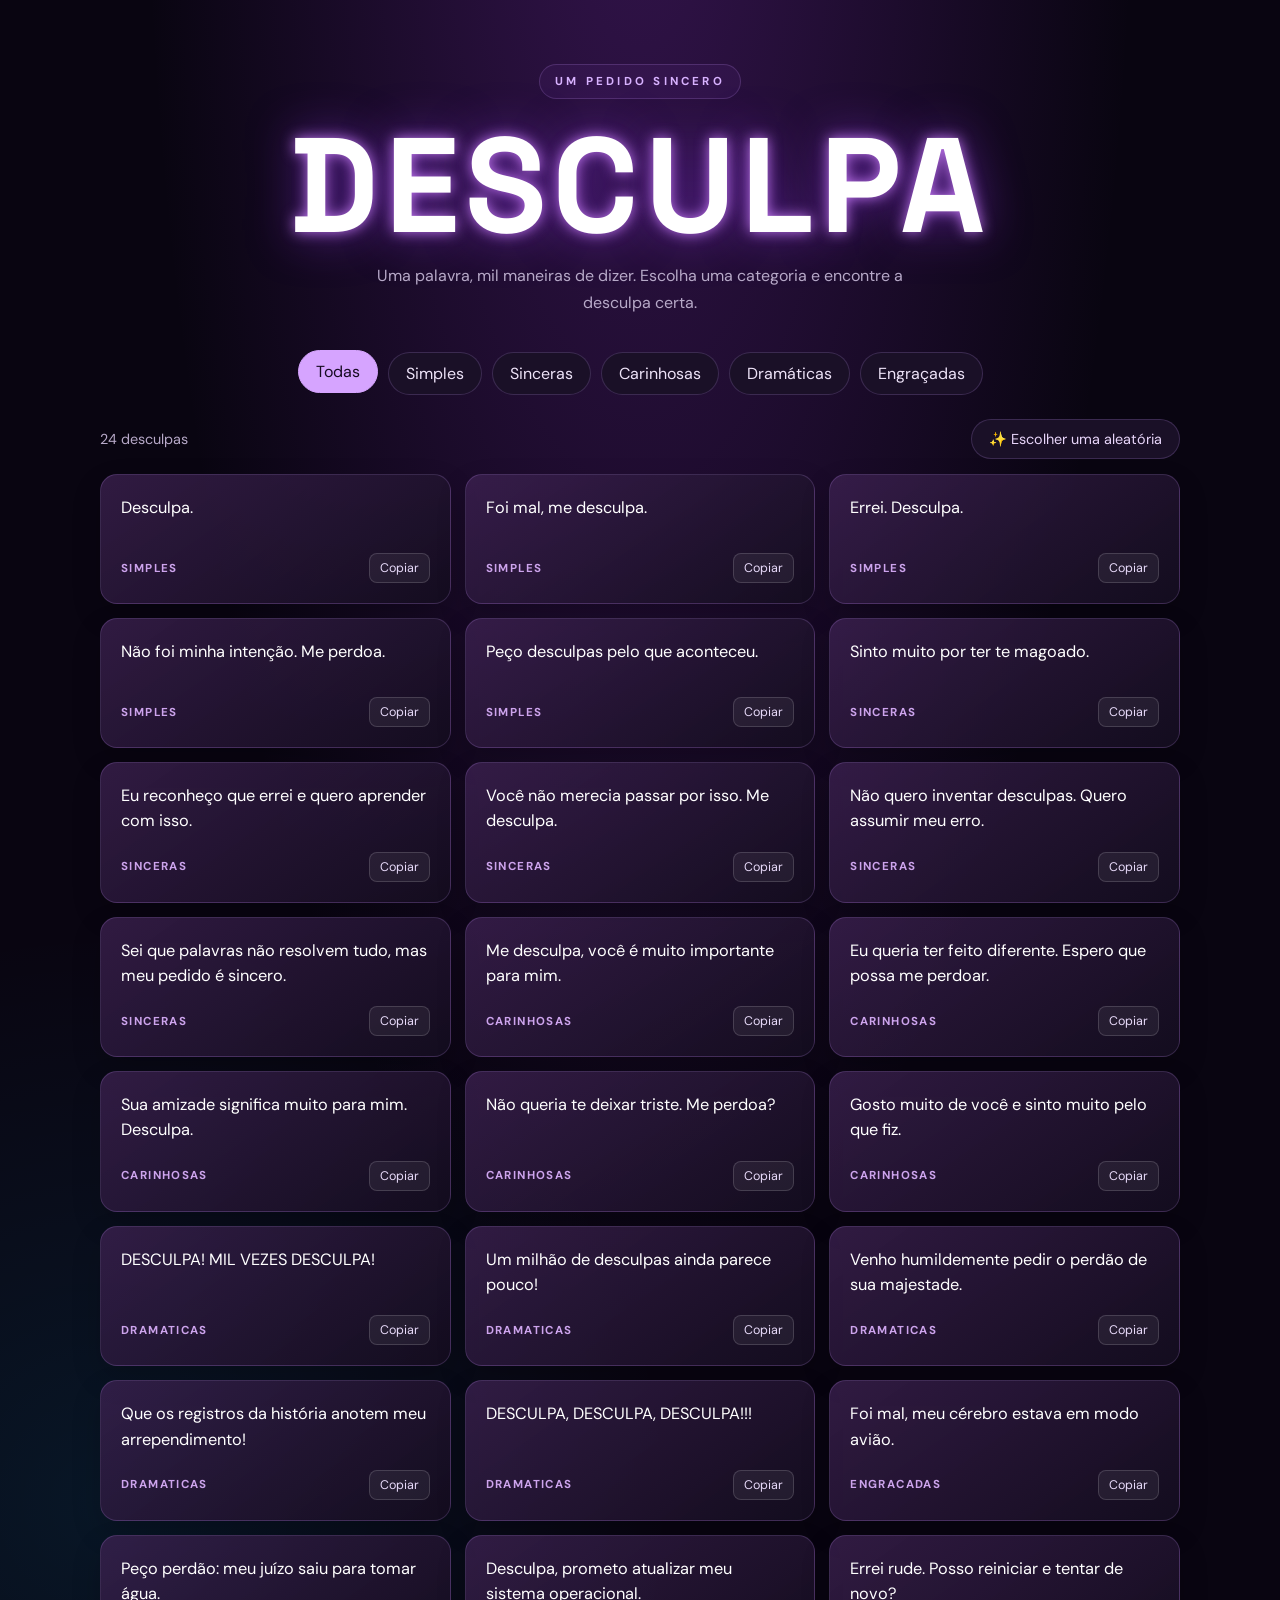
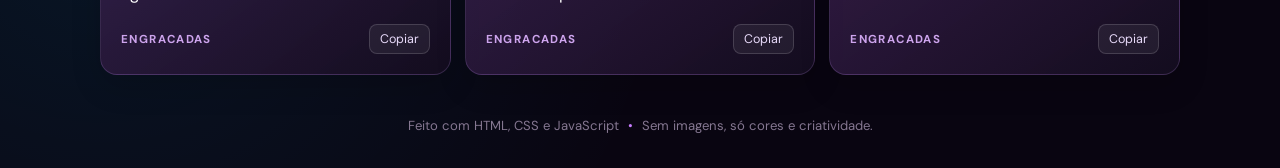
==== index.html @ dd324144 "q1" ====
<!DOCTYPE html>
<html lang="pt-BR">
<head>
  <meta charset="UTF-8">
  <meta name="viewport" content="width=device-width, initial-scale=1.0">
  <meta name="theme-color" content="#090014">
  <title>DESCULPA — Um pedido sincero</title>
  <link rel="stylesheet" href="style.css">
  <script src="script.js" defer></script>
</head>
<body>
  <main class="page">
    <header class="hero">
      <span class="tag">UM PEDIDO SINCERO</span>
      <h1>DESCULPA</h1>
      <p>Uma palavra, mil maneiras de dizer. Escolha uma categoria e encontre a desculpa certa.</p>
    </header>

    <nav class="filters" aria-label="Filtrar desculpas">
      <button class="filter active" data-filter="todas" type="button">Todas</button>
      <button class="filter" data-filter="simples" type="button">Simples</button>
      <button class="filter" data-filter="sinceras" type="button">Sinceras</button>
      <button class="filter" data-filter="carinhosas" type="button">Carinhosas</button>
      <button class="filter" data-filter="dramaticas" type="button">Dramáticas</button>
      <button class="filter" data-filter="engracadas" type="button">Engraçadas</button>
    </nav>

    <section class="status">
      <span id="count">0 desculpas</span>
      <button id="randomBtn" class="random-button" type="button">✨ Escolher uma aleatória</button>
    </section>

    <section id="excuseGrid" class="excuse-grid" aria-live="polite"></section>

    <footer>Feito com HTML, CSS e JavaScript <span>•</span> Sem imagens, só cores e criatividade.</footer>
  </main>
</body>
</html>
---- style.css ----
@import url('https://fonts.googleapis.com/css2?family=DM+Sans:wght@400;500;600;700&family=Space+Grotesk:wght@500;600;700&display=swap');

:root {
  color-scheme: dark;
  --bg: #090511;
  --panel: rgba(28, 17, 43, .88);
  --line: rgba(202, 153, 255, .19);
  --muted: #b7a9c8;
  --accent: #c77dff;
}
* { box-sizing: border-box; }
body {
  margin: 0;
  min-height: 100vh;
  color: #fff;
  font-family: 'DM Sans', Arial, sans-serif;
  background:
    radial-gradient(ellipse at 50% -15%, rgba(137, 49, 196, .34), transparent 55%),
    radial-gradient(circle at 8% 85%, rgba(0, 198, 255, .09), transparent 30%),
    var(--bg);
}
.page { width: min(1080px, 92%); margin: 0 auto; padding: 64px 0 34px; }
.hero { text-align: center; }
.tag {
  display: inline-block; color: #d8b2ff; font-size: .72rem; font-weight: 700;
  letter-spacing: .28em; border: 1px solid var(--line); border-radius: 999px;
  padding: 9px 15px; background: rgba(153, 75, 214, .08);
}
h1 {
  margin: 23px 0 12px; font: 700 clamp(3.7rem, 13vw, 8.4rem)/.95 'Space Grotesk', sans-serif;
  letter-spacing: .045em; color: #fff;
  text-shadow: 0 0 14px rgba(205, 126, 255, .9), 0 0 48px rgba(153, 54, 255, .55);
  animation: blink 1.25s steps(2, start) infinite;
}
@keyframes blink { 50% { opacity: .35; } }
.hero p { max-width: 590px; margin: 0 auto; color: var(--muted); line-height: 1.7; }
.filters { display: flex; justify-content: center; flex-wrap: wrap; gap: 10px; margin: 36px 0 24px; }
button { font: inherit; cursor: pointer; }
.filter, .random-button {
  color: #eee3f8; border: 1px solid var(--line); background: #1a1027;
  border-radius: 999px; padding: 10px 17px; transition: .2s ease;
}
.filter:hover, .filter.active, .random-button:hover {
  color: #170b22; background: #d6a4ff; border-color: #d6a4ff; transform: translateY(-2px);
}
.status { display: flex; justify-content: space-between; align-items: center; gap: 14px; margin: 0 0 15px; color: var(--muted); font-size: .9rem; }
.random-button { color: #e8d5fa; }
.excuse-grid { display: grid; grid-template-columns: repeat(3, minmax(0, 1fr)); gap: 14px; }
.excuse-card {
  min-height: 130px; display: flex; flex-direction: column; justify-content: space-between;
  gap: 18px; padding: 20px; border: 1px solid var(--line); border-radius: 17px;
  background: linear-gradient(145deg, rgba(64, 35, 85, .72), rgba(20, 13, 31, .95));
  box-shadow: 0 12px 30px rgba(0,0,0,.16); animation: rise .35s both;
}
@keyframes rise { from { opacity: 0; transform: translateY(12px); } to { opacity: 1; transform: translateY(0); } }
.excuse-text { margin: 0; line-height: 1.55; font-size: 1.02rem; }
.card-bottom { display: flex; align-items: center; justify-content: space-between; gap: 10px; }
.category { color: #cda4ed; font-size: .72rem; text-transform: uppercase; letter-spacing: .12em; font-weight: 700; }
.copy-button {
  border: 1px solid rgba(255,255,255,.15); color: #e8dafa; background: rgba(255,255,255,.06);
  border-radius: 8px; padding: 6px 10px; font-size: .78rem;
}
.copy-button:hover { background: rgba(199,125,255,.2); }
.empty { grid-column: 1 / -1; text-align: center; color: var(--muted); padding: 35px; }
footer { text-align: center; color: #857791; font-size: .82rem; margin-top: 42px; }
footer span { color: var(--accent); padding: 0 5px; }
@media (max-width: 800px) { .excuse-grid { grid-template-columns: repeat(2, minmax(0, 1fr)); } }
@media (max-width: 540px) {
  .page { padding-top: 42px; }
  .excuse-grid { grid-template-columns: 1fr; }
  .status { flex-direction: column; align-items: stretch; text-align: center; }
  .random-button { width: 100%; }
  .filter { padding: 9px 13px; font-size: .88rem; }
}
@media (prefers-reduced-motion: reduce) { *, *::before, *::after { animation-duration: .01ms !important; animation-iteration-count: 1 !important; transition-duration: .01ms !important; } }
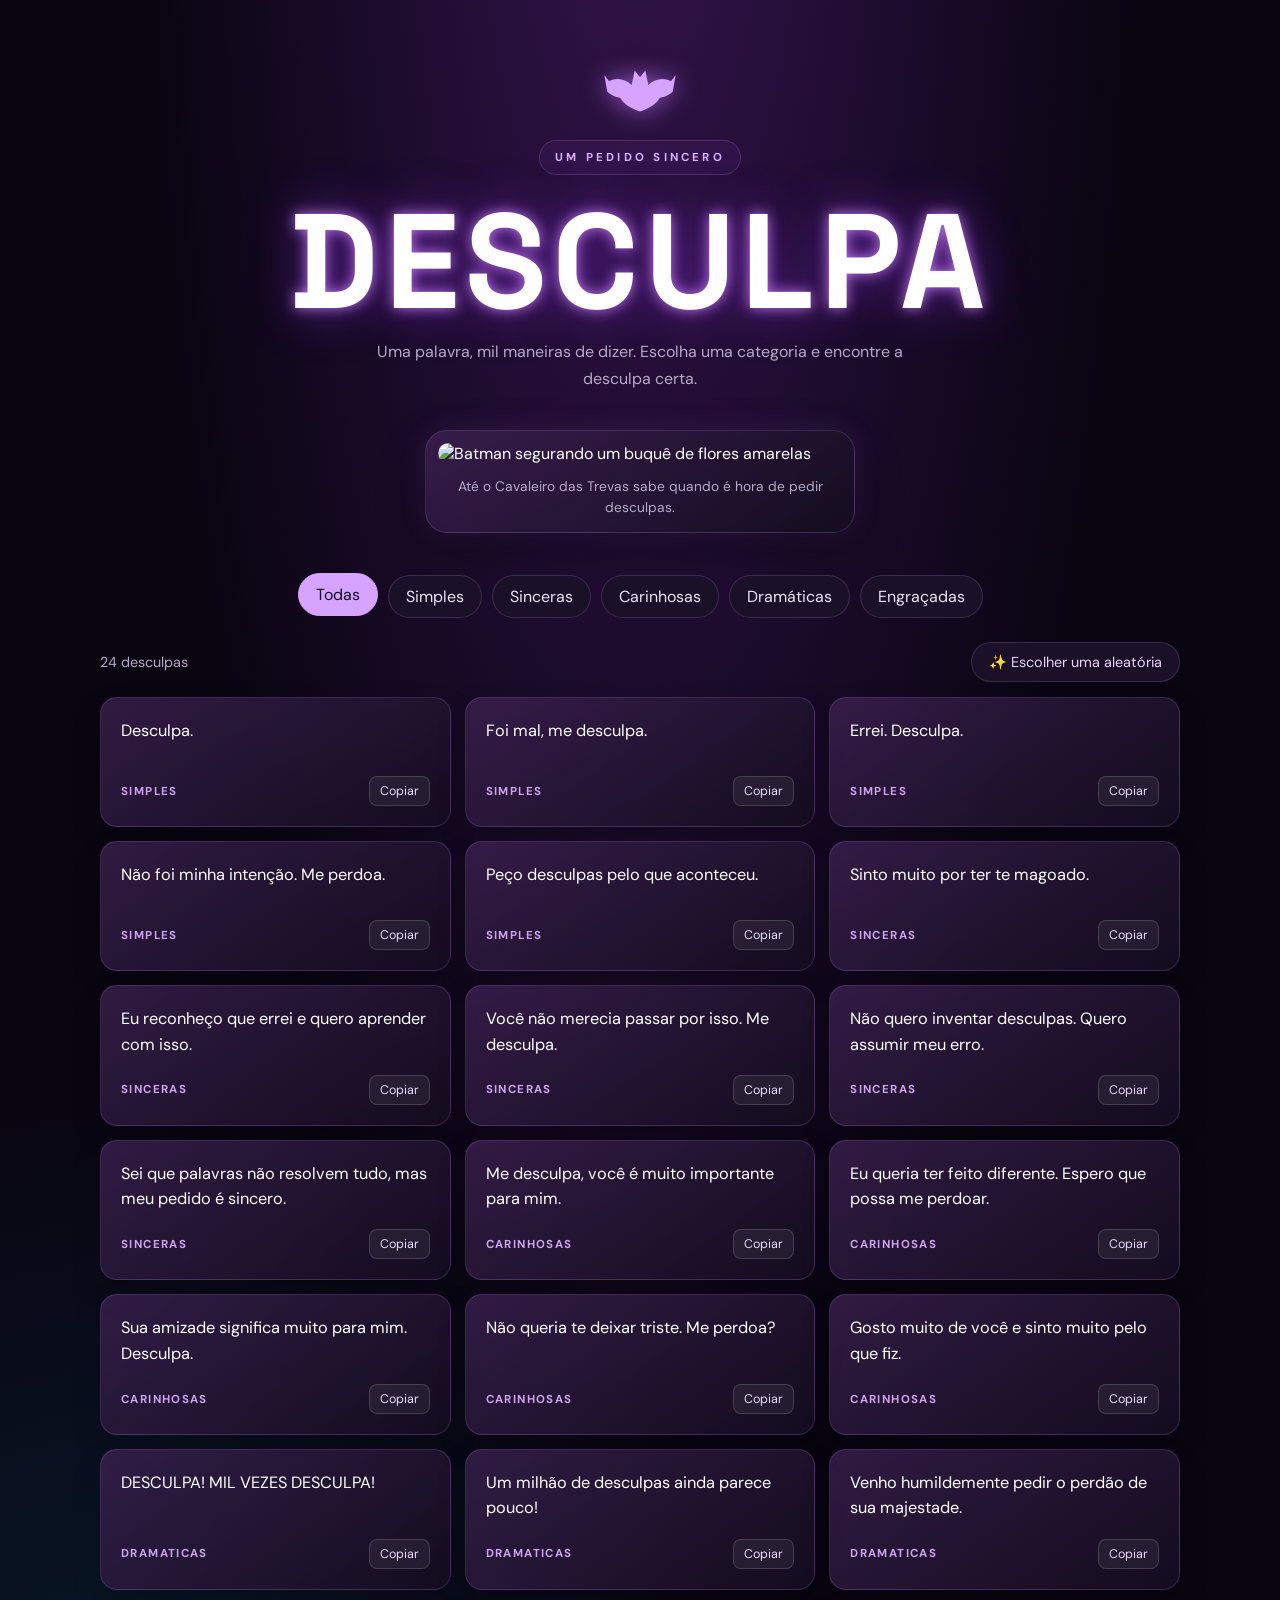
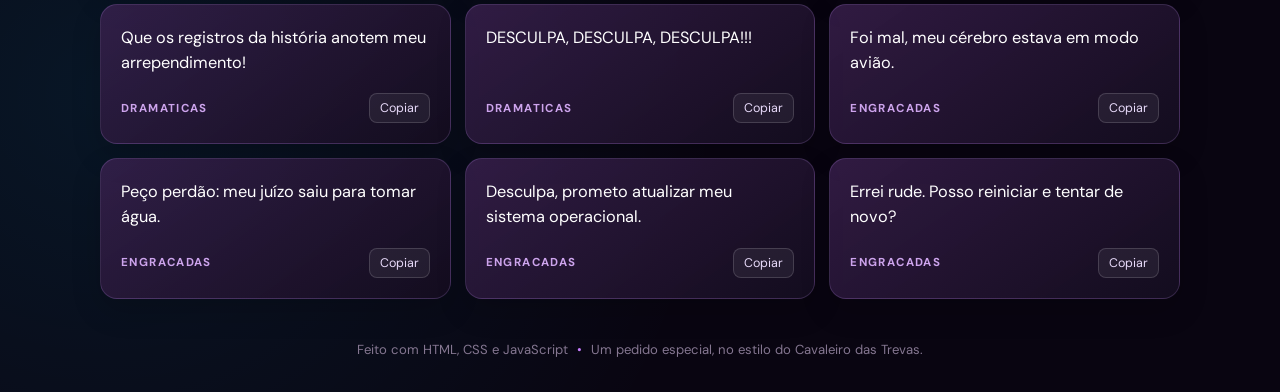
==== commit d3d53379: "atual1" ====
--- a/index.html
+++ b/index.html
@@ -11,10 +11,20 @@
 <body>
   <main class="page">
     <header class="hero">
+      <div class="bat-emblem" aria-label="Símbolo do morcego">
+        <svg viewBox="0 0 100 60" role="img" aria-hidden="true">
+          <path d="M50 12 L43 3 L39 22 C30 14 20 12 9 17 L3 9 L7 31 C12 35 17 38 24 39 C29 48 38 53 50 57 C62 53 71 48 76 39 C83 38 88 35 93 31 L97 9 L91 17 C80 12 70 14 61 22 L57 3 Z"/>
+        </svg>
+      </div>
       <span class="tag">UM PEDIDO SINCERO</span>
       <h1>DESCULPA</h1>
       <p>Uma palavra, mil maneiras de dizer. Escolha uma categoria e encontre a desculpa certa.</p>
     </header>
+
+    <figure class="batman-art">
+      <img src="batman_com_flores.jpg" alt="Batman segurando um buquê de flores amarelas">
+      <figcaption>Até o Cavaleiro das Trevas sabe quando é hora de pedir desculpas.</figcaption>
+    </figure>
 
     <nav class="filters" aria-label="Filtrar desculpas">
       <button class="filter active" data-filter="todas" type="button">Todas</button>
@@ -32,7 +42,7 @@
 
     <section id="excuseGrid" class="excuse-grid" aria-live="polite"></section>
 
-    <footer>Feito com HTML, CSS e JavaScript <span>•</span> Sem imagens, só cores e criatividade.</footer>
+    <footer>Feito com HTML, CSS e JavaScript <span>•</span> Um pedido especial, no estilo do Cavaleiro das Trevas.</footer>
   </main>
 </body>
 </html>
--- a/style.css
+++ b/style.css
@@ -21,6 +21,27 @@
 }
 .page { width: min(1080px, 92%); margin: 0 auto; padding: 64px 0 34px; }
 .hero { text-align: center; }
+.bat-emblem {
+  width: 76px; height: 54px; margin: 0 auto 22px;
+  display: grid; place-items: center; color: #d6a4ff;
+  filter: drop-shadow(0 0 12px rgba(199,125,255,.65));
+  animation: batFloat 3s ease-in-out infinite;
+}
+.bat-emblem svg { width: 100%; height: 100%; fill: currentColor; }
+@keyframes batFloat { 50% { transform: translateY(-5px); } }
+.batman-art {
+  width: min(430px, 100%); margin: 38px auto 42px; padding: 12px;
+  border: 1px solid var(--line); border-radius: 22px;
+  background: linear-gradient(145deg, rgba(64,35,85,.72), rgba(20,13,31,.95));
+  box-shadow: 0 18px 48px rgba(0,0,0,.32), 0 0 28px rgba(199,125,255,.12);
+}
+.batman-art img {
+  display: block; width: 100%; height: auto; border-radius: 14px;
+}
+.batman-art figcaption {
+  padding: 12px 6px 3px; color: var(--muted); text-align: center;
+  font-size: .86rem; line-height: 1.5;
+}
 .tag {
   display: inline-block; color: #d8b2ff; font-size: .72rem; font-weight: 700;
   letter-spacing: .28em; border: 1px solid var(--line); border-radius: 999px;
@@ -67,6 +88,8 @@
 @media (max-width: 800px) { .excuse-grid { grid-template-columns: repeat(2, minmax(0, 1fr)); } }
 @media (max-width: 540px) {
   .page { padding-top: 42px; }
+  .bat-emblem { width: 64px; height: 46px; margin-bottom: 18px; }
+  .batman-art { margin: 30px auto 34px; padding: 9px; }
   .excuse-grid { grid-template-columns: 1fr; }
   .status { flex-direction: column; align-items: stretch; text-align: center; }
   .random-button { width: 100%; }
